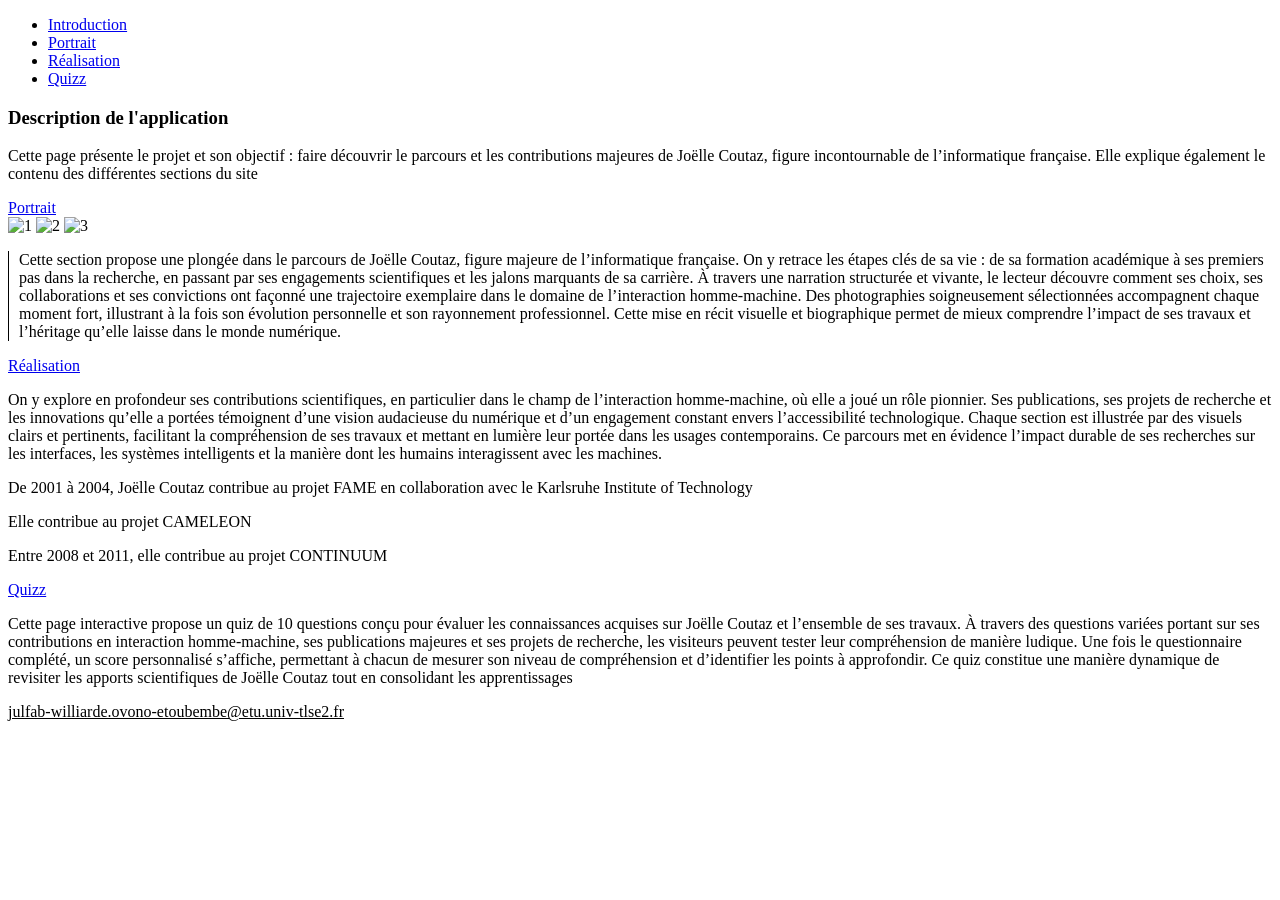
==== index.html @ 4343bd30 "Update HTML structure and language settings" ====
<!DOCTYPE html>
<html lang="en">

<head>
    <meta charset="UTF-8">
    <meta name="viewport" content="width=device-width, initial-scale=1.0">
    <title>Introduire: Joëlle Coutaz</title>
    <link rel="shortcut icon" href="images/apps.png" type="image/x-icon">
    <link rel="stylesheet" href="style/styleIndex.css">
    <link rel="stylesheet" href="style/styleH&F.css">
</head>

<body>
    <header>
        <div id="logo">
            <!--icone-->
            <div>
            </div>
        </div>
        <!--menu-->
        <nav>
            <ul>
                <li><a id="a_actif" href="index.html">Introduction</a></li>
                <li><a href="pages/portrait.html">Portrait</a></li>
                <li><a href="pages/realisation.html">Réalisation</a></li>
                <li><a href="pages/quizz.html">Quizz</a></li>
            </ul>
        </nav>
        <!--coin-->
        <div id="vide"></div>
    </header>
    <!--corps de page-->
    <div class="conteneur-page">
        <section id="conteneur">
            <section>
                <h1>Description de l'application</h1>
                <p>Cette page présente le projet et son objectif : faire découvrir le parcours et les contributions
                    majeures
                    de Joëlle Coutaz,
                    figure incontournable de l’informatique française. Elle explique également le contenu des
                    différentes
                    sections du site
                <section> <!-- arrière plan noir-->
                    <section> <!--arrière plan blanc-->
                        <article class="double"> <!--portrait-->
                            <aside class="carré">
                               <a href="pages/portrait.html">Portrait</a>
                            </aside>
                            <section id="double">
                                <section id="triple-images"> <!-- trois photos de coutaz-->
                                    <img src="images/146.jpg" alt="1">
                                    <img src="images/156.jpg" alt="2">
                                    <img src="images/56.jpg" alt="3">
                                </section>
                                <div>
                                    <p style="border-left: 1px solid; padding-left: 10px;">
                                        Cette section propose une plongée dans le parcours de Joëlle Coutaz, figure
                                        majeure de l’informatique française. On y retrace les étapes clés de sa vie : de
                                        sa formation académique à ses premiers pas dans la recherche, en passant par ses
                                        engagements scientifiques et les jalons marquants de sa carrière.
                                        À travers une narration structurée et vivante, le lecteur découvre comment ses
                                        choix, ses collaborations et ses convictions ont façonné une trajectoire
                                        exemplaire dans le domaine de l’interaction homme-machine.
                                        Des photographies soigneusement sélectionnées accompagnent chaque moment fort,
                                        illustrant à la fois son évolution personnelle et son rayonnement professionnel.
                                        Cette mise en récit visuelle et biographique permet de mieux comprendre l’impact
                                        de ses travaux et l’héritage qu’elle laisse dans le monde numérique.

                                    </p>
                                </div>
                            </section>
                        </article>
                        <article class="double" id="bg-foncé"> <!--realisation-->
                            <aside class="carré">
                                    <a href="pages/realisation.html">Réalisation</a>
                            </aside>
                            <section class="colonne">
                                <p>On y explore en profondeur ses contributions scientifiques, en particulier dans le
                                    champ
                                    de l’interaction homme-machine, où elle a joué un rôle pionnier. Ses publications,
                                    ses
                                    projets de recherche et les innovations qu’elle a portées témoignent d’une vision
                                    audacieuse du numérique et d’un engagement constant envers l’accessibilité
                                    technologique. Chaque section est illustrée par des visuels clairs et pertinents,
                                    facilitant la compréhension de ses travaux et mettant en lumière leur portée dans
                                    les
                                    usages contemporains. Ce parcours met en évidence l’impact durable de ses recherches
                                    sur les interfaces, les systèmes intelligents et la manière dont les humains
                                    interagissent avec les machines.
                                </p>
                                <section> <!--section de texte descriptif et de quelques projets-->
                                    <article>
                                        <p>De 2001 à 2004, Joëlle Coutaz contribue au projet FAME
                                            en collaboration avec le Karlsruhe Institute of Technology</p>
                                    </article>
                                    <article>
                                        <p>Elle contribue au projet CAMELEON</p>
                                    </article>
                                    <article>
                                        <p>Entre 2008 et 2011, elle contribue au projet CONTINUUM</p>
                                    </article>
                                </section>
                            </section>
                        </article>
                        <article class="double"> <!--quizz-->
                            <aside class="carré">
                                <a href="pages/quizz.html">Quizz</a>
                            </aside>
                            <div id="double">
                                <p>
                                    Cette page interactive propose un quiz de 10 questions conçu pour évaluer les
                                    connaissances acquises sur Joëlle Coutaz et l’ensemble de ses travaux. À travers des
                                    questions variées portant sur ses contributions en interaction homme-machine, ses
                                    publications majeures et ses projets de recherche, les visiteurs peuvent tester leur
                                    compréhension de manière ludique.
                                    Une fois le questionnaire complété, un score personnalisé s’affiche, permettant à
                                    chacun
                                    de mesurer son niveau de compréhension et d’identifier les points à approfondir. Ce
                                    quiz
                                    constitue une manière dynamique de revisiter les apports scientifiques de Joëlle
                                    Coutaz
                                    tout en consolidant les apprentissages

                                </p>
                            </div>
                        </article>
                    </section>
                </section>
            </section>
        </section>
        <!--pied de page-->
        <footer>
            <p><u>julfab-williarde.ovono-etoubembe@etu.univ-tlse2.fr</u></p>
        </footer>
    </div>

</body>

</html>
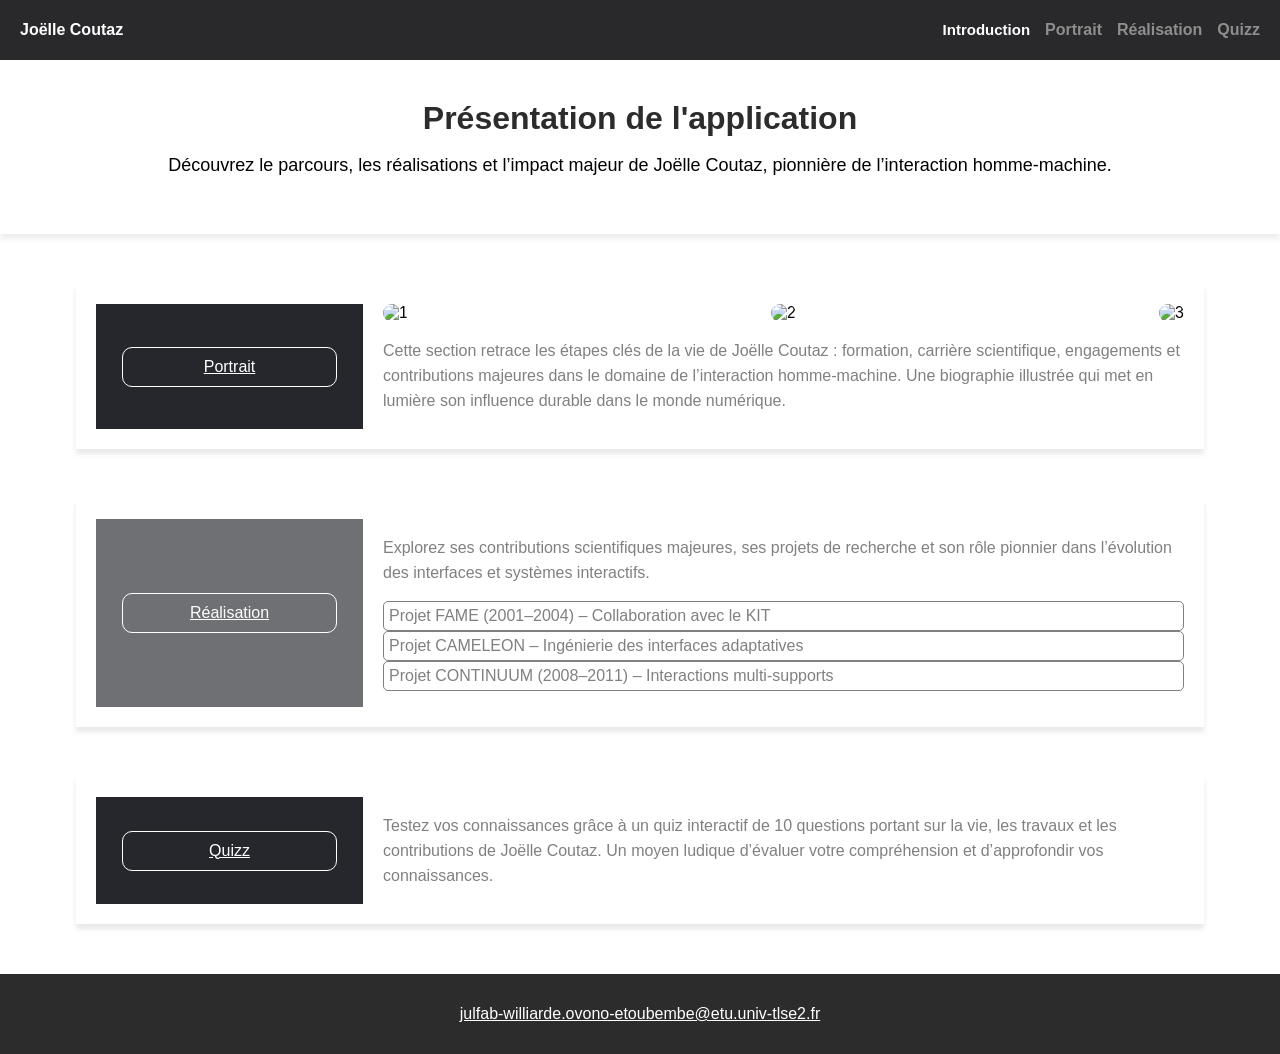
==== commit 151d068b: "modification apportées" ====
--- a/index.html
+++ b/index.html
@@ -4,136 +4,95 @@
 <head>
     <meta charset="UTF-8">
     <meta name="viewport" content="width=device-width, initial-scale=1.0">
-    <title>Introduire: Joëlle Coutaz</title>
-    <link rel="shortcut icon" href="images/apps.png" type="image/x-icon">
+    <title>Introduire - Joëlle Coutaz</title>
+    <link rel="shortcut icon" href="images/books-stack-of-three.png" type="image/x-icon">
     <link rel="stylesheet" href="style/styleIndex.css">
-    <link rel="stylesheet" href="style/styleH&F.css">
+    <script src="js/script_quizz.js"></script>
 </head>
 
 <body>
-    <header>
-        <div id="logo">
-            <!--icone-->
-            <div>
-            </div>
+    <nav>
+        <div class="aligner">
+            <a href="index.html">Joëlle Coutaz</a>
+            <button id="menu-btn">
+                <span></span>
+            </button>
         </div>
-        <!--menu-->
-        <nav>
-            <ul>
-                <li><a id="a_actif" href="index.html">Introduction</a></li>
+        <div>
+            <ul id="menu">
+                <li><a class="actif" href="index.html">Introduction</a></li>
                 <li><a href="pages/portrait.html">Portrait</a></li>
                 <li><a href="pages/realisation.html">Réalisation</a></li>
                 <li><a href="pages/quizz.html">Quizz</a></li>
             </ul>
-        </nav>
-        <!--coin-->
-        <div id="vide"></div>
+        </div>
+    </nav>
+    <!--corps de page-->
+    <header>
+        <div>
+            <h1>Présentation de l'application</h1>
+            <p>
+                Découvrez le parcours, les réalisations et l’impact majeur de Joëlle Coutaz,
+                pionnière de l’interaction homme‑machine.
+            </p>
+        </div>
     </header>
-    <!--corps de page-->
-    <div class="conteneur-page">
-        <section id="conteneur">
+    <main>
+        <section class="contenue">
+            <aside>
+                <a href="pages/portrait.html">Portrait</a>
+            </aside>
             <section>
-                <h1>Description de l'application</h1>
-                <p>Cette page présente le projet et son objectif : faire découvrir le parcours et les contributions
-                    majeures
-                    de Joëlle Coutaz,
-                    figure incontournable de l’informatique française. Elle explique également le contenu des
-                    différentes
-                    sections du site
-                <section> <!-- arrière plan noir-->
-                    <section> <!--arrière plan blanc-->
-                        <article class="double"> <!--portrait-->
-                            <aside class="carré">
-                               <a href="pages/portrait.html">Portrait</a>
-                            </aside>
-                            <section id="double">
-                                <section id="triple-images"> <!-- trois photos de coutaz-->
-                                    <img src="images/146.jpg" alt="1">
-                                    <img src="images/156.jpg" alt="2">
-                                    <img src="images/56.jpg" alt="3">
-                                </section>
-                                <div>
-                                    <p style="border-left: 1px solid; padding-left: 10px;">
-                                        Cette section propose une plongée dans le parcours de Joëlle Coutaz, figure
-                                        majeure de l’informatique française. On y retrace les étapes clés de sa vie : de
-                                        sa formation académique à ses premiers pas dans la recherche, en passant par ses
-                                        engagements scientifiques et les jalons marquants de sa carrière.
-                                        À travers une narration structurée et vivante, le lecteur découvre comment ses
-                                        choix, ses collaborations et ses convictions ont façonné une trajectoire
-                                        exemplaire dans le domaine de l’interaction homme-machine.
-                                        Des photographies soigneusement sélectionnées accompagnent chaque moment fort,
-                                        illustrant à la fois son évolution personnelle et son rayonnement professionnel.
-                                        Cette mise en récit visuelle et biographique permet de mieux comprendre l’impact
-                                        de ses travaux et l’héritage qu’elle laisse dans le monde numérique.
-
-                                    </p>
-                                </div>
-                            </section>
-                        </article>
-                        <article class="double" id="bg-foncé"> <!--realisation-->
-                            <aside class="carré">
-                                    <a href="pages/realisation.html">Réalisation</a>
-                            </aside>
-                            <section class="colonne">
-                                <p>On y explore en profondeur ses contributions scientifiques, en particulier dans le
-                                    champ
-                                    de l’interaction homme-machine, où elle a joué un rôle pionnier. Ses publications,
-                                    ses
-                                    projets de recherche et les innovations qu’elle a portées témoignent d’une vision
-                                    audacieuse du numérique et d’un engagement constant envers l’accessibilité
-                                    technologique. Chaque section est illustrée par des visuels clairs et pertinents,
-                                    facilitant la compréhension de ses travaux et mettant en lumière leur portée dans
-                                    les
-                                    usages contemporains. Ce parcours met en évidence l’impact durable de ses recherches
-                                    sur les interfaces, les systèmes intelligents et la manière dont les humains
-                                    interagissent avec les machines.
-                                </p>
-                                <section> <!--section de texte descriptif et de quelques projets-->
-                                    <article>
-                                        <p>De 2001 à 2004, Joëlle Coutaz contribue au projet FAME
-                                            en collaboration avec le Karlsruhe Institute of Technology</p>
-                                    </article>
-                                    <article>
-                                        <p>Elle contribue au projet CAMELEON</p>
-                                    </article>
-                                    <article>
-                                        <p>Entre 2008 et 2011, elle contribue au projet CONTINUUM</p>
-                                    </article>
-                                </section>
-                            </section>
-                        </article>
-                        <article class="double"> <!--quizz-->
-                            <aside class="carré">
-                                <a href="pages/quizz.html">Quizz</a>
-                            </aside>
-                            <div id="double">
-                                <p>
-                                    Cette page interactive propose un quiz de 10 questions conçu pour évaluer les
-                                    connaissances acquises sur Joëlle Coutaz et l’ensemble de ses travaux. À travers des
-                                    questions variées portant sur ses contributions en interaction homme-machine, ses
-                                    publications majeures et ses projets de recherche, les visiteurs peuvent tester leur
-                                    compréhension de manière ludique.
-                                    Une fois le questionnaire complété, un score personnalisé s’affiche, permettant à
-                                    chacun
-                                    de mesurer son niveau de compréhension et d’identifier les points à approfondir. Ce
-                                    quiz
-                                    constitue une manière dynamique de revisiter les apports scientifiques de Joëlle
-                                    Coutaz
-                                    tout en consolidant les apprentissages
-
-                                </p>
-                            </div>
-                        </article>
-                    </section>
-                </section>
+                <div class="image-triple">
+                    <div><img src="images/146.jpg" alt="1"></div>
+                    <div><img src="images/156.jpg" alt="2"></div>
+                    <div><img src="images/56.jpg" alt="3"></div>
+                </div>
+                <p>
+                    Cette section retrace les étapes clés de la vie de Joëlle Coutaz : formation,
+                    carrière scientifique, engagements et contributions majeures dans le domaine de
+                    l’interaction homme‑machine. Une biographie illustrée qui met en lumière son
+                    influence durable dans le monde numérique.
+                </p>
             </section>
         </section>
-        <!--pied de page-->
-        <footer>
-            <p><u>julfab-williarde.ovono-etoubembe@etu.univ-tlse2.fr</u></p>
-        </footer>
-    </div>
 
+        <section class="contenue">
+            <aside class="gris-1">
+                <a href="pages/realisation.html">Réalisation</a>
+            </aside>
+            <section>
+                <p>
+                    Explorez ses contributions scientifiques majeures, ses projets de recherche et son rôle
+                    pionnier dans l’évolution des interfaces et systèmes interactifs.
+                </p>
+                <ul>
+                    <li>Projet FAME (2001–2004) – Collaboration avec le KIT</li>
+                    <li>Projet CAMELEON – Ingénierie des interfaces adaptatives</li>
+                    <li>Projet CONTINUUM (2008–2011) – Interactions multi‑supports</li>
+                </ul>
+            </section>
+        </section>
+
+        <section class="contenue">
+            <aside>
+                <a href="pages/quizz.html">Quizz</a>
+            </aside>
+            <section>
+                <p>
+                    Testez vos connaissances grâce à un quiz interactif de 10 questions portant sur la vie,
+                    les travaux et les contributions de Joëlle Coutaz. Un moyen ludique d’évaluer votre
+                    compréhension et d’approfondir vos connaissances.
+                </p>
+            </section>
+        </section>
+    </main>
+
+    <footer>
+        <p>
+            <u>julfab-williarde.ovono-etoubembe@etu.univ-tlse2.fr</u>
+        </p>
+    </footer>
 </body>
 
-</html>
+</html>
--- a/style/styleIndex.css
+++ b/style/styleIndex.css
@@ -0,0 +1,221 @@
+
+body{
+    margin: 0;
+    padding: 0;
+    font-family: sans-serif;
+}
+
+/* Nav barre */
+nav{
+    display: flex;
+    background-color: rgb(41, 41, 43);
+    height: 60px;
+    justify-content: space-between;
+    padding: 0 20px;
+    align-items: center;
+}
+
+nav a{
+    color: white;
+    font-weight: 600;
+    text-decoration: none;
+}
+.aligner{
+    width: 100%;
+    display: flex;
+    justify-content: space-between;
+}
+nav ul{
+    padding: 0;
+    list-style: none;
+    display: flex;
+    gap: 15px;
+}
+nav li>a{
+    color: rgb(143, 142, 142);
+}
+
+.actif{
+    color: white;
+    font-size: 15px;
+}
+
+
+nav button{
+    display: none;
+    background: none;
+    border: none;
+    cursor: pointer;
+}
+
+nav button span{
+    width: 30px;
+    height: 3px;
+    background: white;
+    display: block;
+    position: relative;
+}
+
+nav button span::before,
+nav button span::after{
+    content: "";
+    width: 30px;
+    height: 3px;
+    background: white;
+    position: absolute;
+    left: 0;
+}
+
+nav button span::before{
+    top: -8px;
+}
+
+nav button span::after{
+    top: 8px;
+}
+
+/* Header */
+header{
+    height: auto;
+    text-align: center;
+    padding: 40px 10px;
+    box-shadow: 0 5px 5px rgba(169, 169, 169, 0.2);
+}
+
+h1{
+    color: rgb(45, 44, 44);
+    font-weight: 900;
+    font-size: 32px;
+    margin: 0;
+}
+
+header p{
+    font-size: 18px;
+    font-weight: lighter;
+}
+
+/* Contenu de page */
+main p{
+    color: gray;
+    line-height: 25px;
+}
+main ul{
+    padding: 0;
+}
+main li{
+    list-style: none;
+    color: gray;
+    border: 1px solid gray;
+    padding: 5px;
+    border-radius: 5px;
+}
+.contenue{
+    width: 85%;
+    display: flex;
+    gap: 20px;
+    margin: 50px auto;
+    box-shadow: 0 5px 5px rgba(169, 169, 169, 0.27);
+    padding: 20px;
+}
+
+.contenue section{
+    width: 75%;
+}
+
+aside{
+    width: 25%;
+    background-color: rgb(37, 39, 44);
+    text-align: center;
+    padding: 20px 0;
+    align-content: center;
+}
+
+aside a{
+    color: white;
+    border: 1px solid white;
+    border-radius: 10px;
+    font-size: 16px;
+    display: block;
+    width: 80%;
+    margin: auto;
+    padding: 10px 0;
+}
+
+.gris-1{
+    background-color: rgb(111, 112, 116);
+}
+
+
+.image-triple{
+    display: flex;
+    justify-content: space-between;
+    gap: 10px;
+}
+
+.image-triple img{
+    width: 100%;
+    border-radius: 10px;
+}
+
+
+footer{
+    background-color: rgb(45, 44, 44);
+    text-align: center;
+    padding: 15px 0;
+    color: white;
+}
+
+/* Version Tablette*/
+@media (max-width: 900px){
+    .contenue{
+        flex-direction: column;
+        text-align: center;
+    }
+
+    aside, .contenue section{
+        width: 100%;
+    }
+
+    .image-triple{
+        flex-direction: column;
+    }
+}
+
+/* Version Mobile*/
+@media (max-width: 600px){
+
+    nav{
+        padding: 0 10px;
+    }
+
+    /* bouton menu visible */
+    nav button{
+        display: block;
+    }
+
+    /* menu caché */
+    nav ul{
+        display: none;
+        flex-direction: column;
+        background: rgb(41, 41, 43);
+        position: absolute;
+        top: 60px;
+        right: 0;
+        width: 60%;
+        padding: 20px;
+    }
+
+    /* menu visible quand actif */
+    nav ul.active{
+        display: flex;
+    }
+
+    .contenue{
+        width: 95%;
+        padding: 10px;
+    }
+
+    h1{
+        font-size: 26px;
+    }
+}
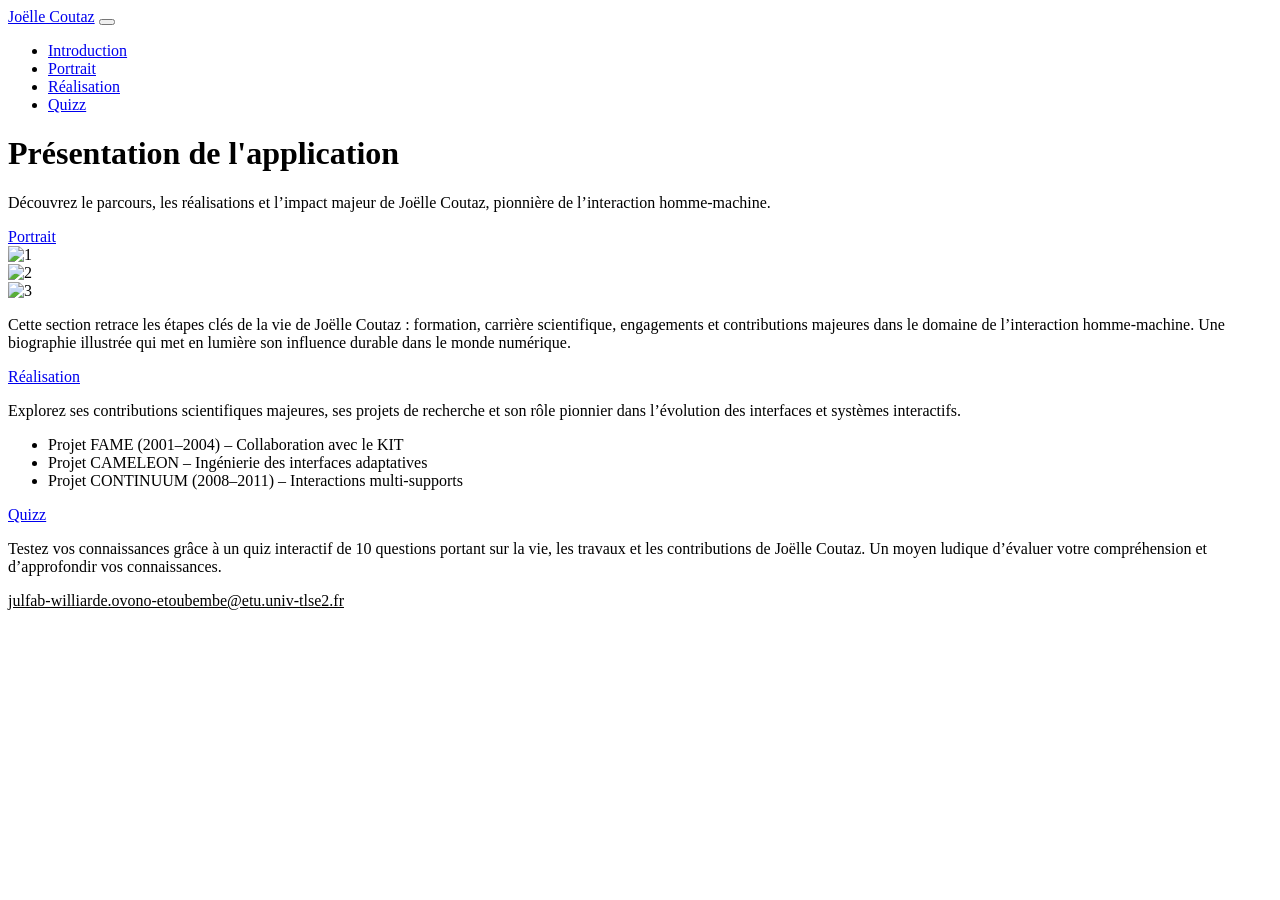
==== commit 8756fac7: "Fix typo in stylesheet link" ====
--- a/index.html
+++ b/index.html
@@ -6,7 +6,7 @@
     <meta name="viewport" content="width=device-width, initial-scale=1.0">
     <title>Introduire - Joëlle Coutaz</title>
     <link rel="shortcut icon" href="images/books-stack-of-three.png" type="image/x-icon">
-    <link rel="stylesheet" href="style/styleIndex.css">
+    <link rel="stylesheet" href="style/tyleIndex.css">
     <script src="js/script_quizz.js"></script>
 </head>
 
@@ -95,4 +95,4 @@
     </footer>
 </body>
 
-</html>+</html>
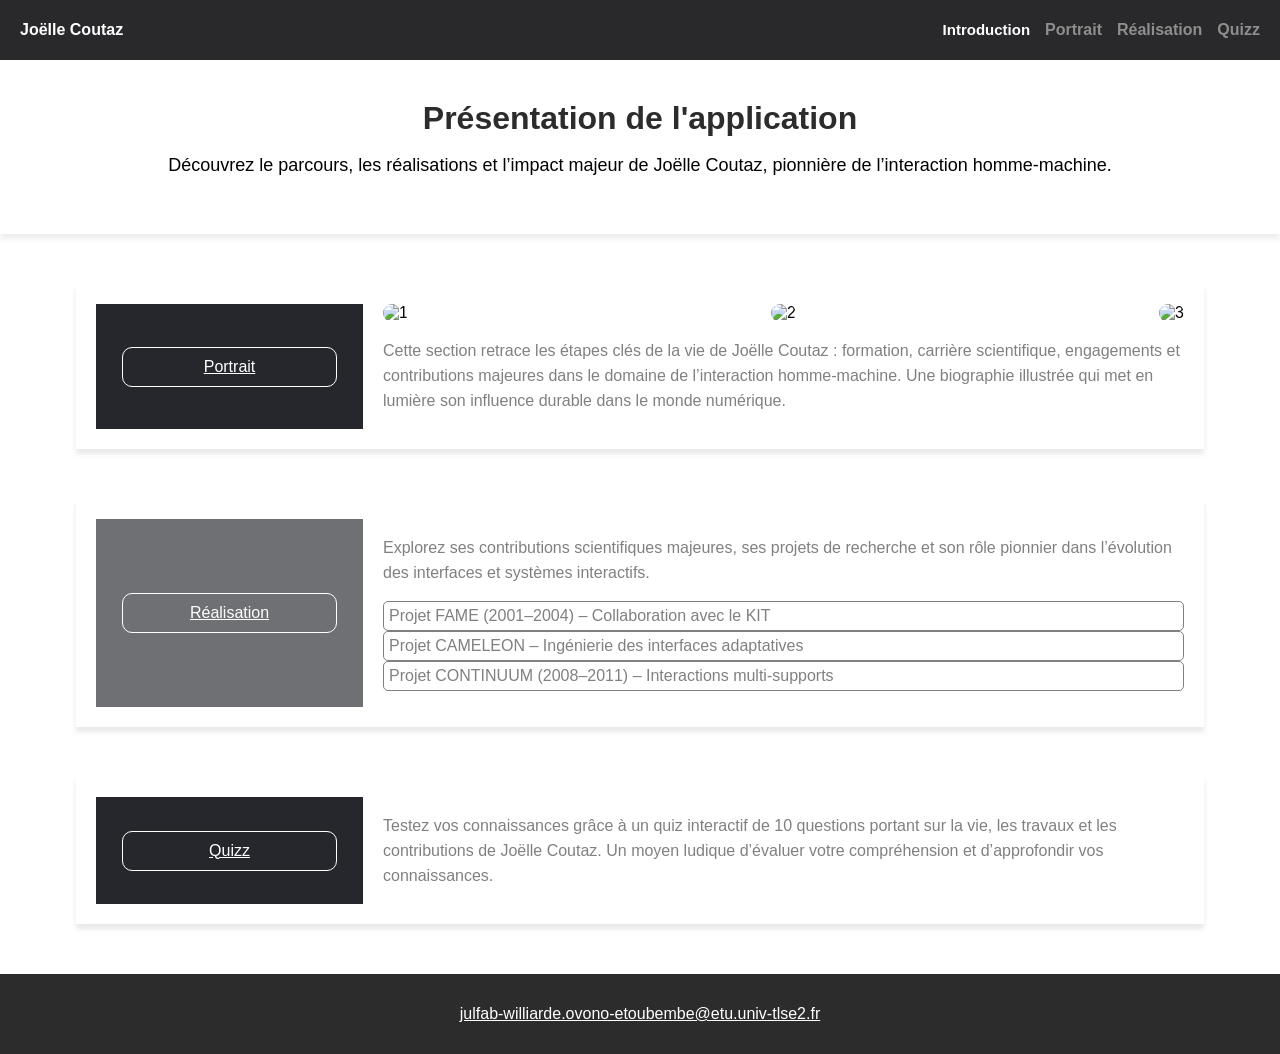
==== commit e4234acd: "Fix stylesheet link in index.html" ====
--- a/index.html
+++ b/index.html
@@ -6,7 +6,7 @@
     <meta name="viewport" content="width=device-width, initial-scale=1.0">
     <title>Introduire - Joëlle Coutaz</title>
     <link rel="shortcut icon" href="images/books-stack-of-three.png" type="image/x-icon">
-    <link rel="stylesheet" href="style/tyleIndex.css">
+    <link rel="stylesheet" href="style/styleIndex.css">
     <script src="js/script_quizz.js"></script>
 </head>
 
--- a/style/styleIndex.css
+++ b/style/styleIndex.css
@@ -0,0 +1,221 @@
+
+body{
+    margin: 0;
+    padding: 0;
+    font-family: sans-serif;
+}
+
+/* Nav barre */
+nav{
+    display: flex;
+    background-color: rgb(41, 41, 43);
+    height: 60px;
+    justify-content: space-between;
+    padding: 0 20px;
+    align-items: center;
+}
+
+nav a{
+    color: white;
+    font-weight: 600;
+    text-decoration: none;
+}
+.aligner{
+    width: 100%;
+    display: flex;
+    justify-content: space-between;
+}
+nav ul{
+    padding: 0;
+    list-style: none;
+    display: flex;
+    gap: 15px;
+}
+nav li>a{
+    color: rgb(143, 142, 142);
+}
+
+.actif{
+    color: white;
+    font-size: 15px;
+}
+
+
+nav button{
+    display: none;
+    background: none;
+    border: none;
+    cursor: pointer;
+}
+
+nav button span{
+    width: 30px;
+    height: 3px;
+    background: white;
+    display: block;
+    position: relative;
+}
+
+nav button span::before,
+nav button span::after{
+    content: "";
+    width: 30px;
+    height: 3px;
+    background: white;
+    position: absolute;
+    left: 0;
+}
+
+nav button span::before{
+    top: -8px;
+}
+
+nav button span::after{
+    top: 8px;
+}
+
+/* Header */
+header{
+    height: auto;
+    text-align: center;
+    padding: 40px 10px;
+    box-shadow: 0 5px 5px rgba(169, 169, 169, 0.2);
+}
+
+h1{
+    color: rgb(45, 44, 44);
+    font-weight: 900;
+    font-size: 32px;
+    margin: 0;
+}
+
+header p{
+    font-size: 18px;
+    font-weight: lighter;
+}
+
+/* Contenu de page */
+main p{
+    color: gray;
+    line-height: 25px;
+}
+main ul{
+    padding: 0;
+}
+main li{
+    list-style: none;
+    color: gray;
+    border: 1px solid gray;
+    padding: 5px;
+    border-radius: 5px;
+}
+.contenue{
+    width: 85%;
+    display: flex;
+    gap: 20px;
+    margin: 50px auto;
+    box-shadow: 0 5px 5px rgba(169, 169, 169, 0.27);
+    padding: 20px;
+}
+
+.contenue section{
+    width: 75%;
+}
+
+aside{
+    width: 25%;
+    background-color: rgb(37, 39, 44);
+    text-align: center;
+    padding: 20px 0;
+    align-content: center;
+}
+
+aside a{
+    color: white;
+    border: 1px solid white;
+    border-radius: 10px;
+    font-size: 16px;
+    display: block;
+    width: 80%;
+    margin: auto;
+    padding: 10px 0;
+}
+
+.gris-1{
+    background-color: rgb(111, 112, 116);
+}
+
+
+.image-triple{
+    display: flex;
+    justify-content: space-between;
+    gap: 10px;
+}
+
+.image-triple img{
+    width: 100%;
+    border-radius: 10px;
+}
+
+
+footer{
+    background-color: rgb(45, 44, 44);
+    text-align: center;
+    padding: 15px 0;
+    color: white;
+}
+
+/* Version Tablette*/
+@media (max-width: 900px){
+    .contenue{
+        flex-direction: column;
+        text-align: center;
+    }
+
+    aside, .contenue section{
+        width: 100%;
+    }
+
+    .image-triple{
+        flex-direction: column;
+    }
+}
+
+/* Version Mobile*/
+@media (max-width: 600px){
+
+    nav{
+        padding: 0 10px;
+    }
+
+    /* bouton menu visible */
+    nav button{
+        display: block;
+    }
+
+    /* menu caché */
+    nav ul{
+        display: none;
+        flex-direction: column;
+        background: rgb(41, 41, 43);
+        position: absolute;
+        top: 60px;
+        right: 0;
+        width: 60%;
+        padding: 20px;
+    }
+
+    /* menu visible quand actif */
+    nav ul.active{
+        display: flex;
+    }
+
+    .contenue{
+        width: 95%;
+        padding: 10px;
+    }
+
+    h1{
+        font-size: 26px;
+    }
+}
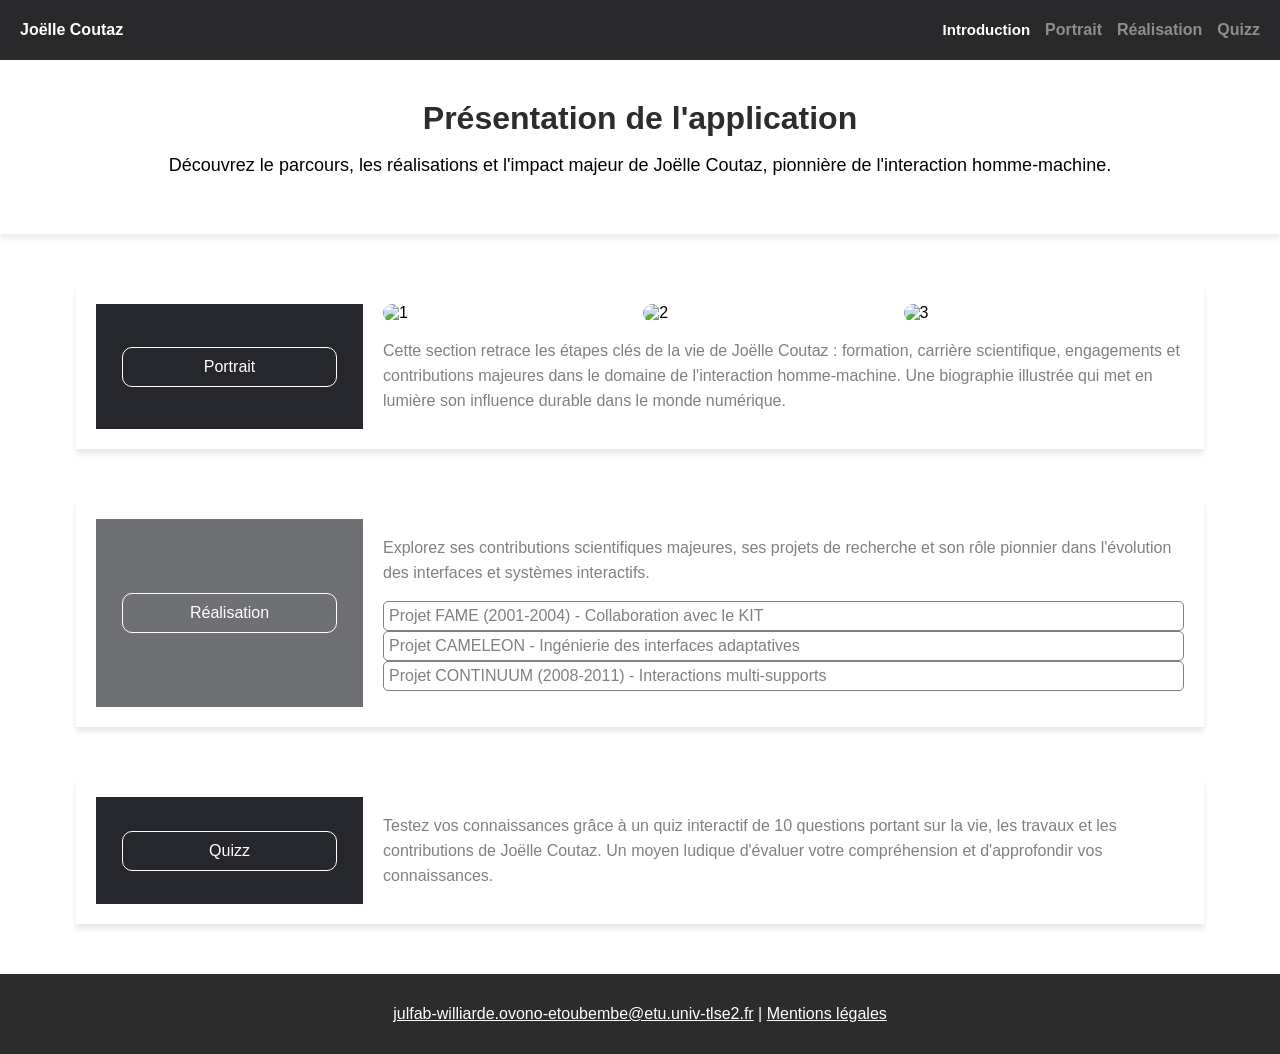
==== commit 1b837259: "amelioration des pages, du style + ajout d'une page de mention légale" ====
--- a/index.html
+++ b/index.html
@@ -18,6 +18,7 @@
                 <span></span>
             </button>
         </div>
+        
         <div>
             <ul id="menu">
                 <li><a class="actif" href="index.html">Introduction</a></li>
@@ -32,8 +33,8 @@
         <div>
             <h1>Présentation de l'application</h1>
             <p>
-                Découvrez le parcours, les réalisations et l’impact majeur de Joëlle Coutaz,
-                pionnière de l’interaction homme‑machine.
+                Découvrez le parcours, les réalisations et l'impact majeur de Joëlle Coutaz,
+                pionnière de l'interaction homme-machine.
             </p>
         </div>
     </header>
@@ -44,14 +45,14 @@
             </aside>
             <section>
                 <div class="image-triple">
-                    <div><img src="images/146.jpg" alt="1"></div>
+                    <div><img src="images/joelle.jpg" alt="1"></div>
                     <div><img src="images/156.jpg" alt="2"></div>
                     <div><img src="images/56.jpg" alt="3"></div>
                 </div>
                 <p>
                     Cette section retrace les étapes clés de la vie de Joëlle Coutaz : formation,
                     carrière scientifique, engagements et contributions majeures dans le domaine de
-                    l’interaction homme‑machine. Une biographie illustrée qui met en lumière son
+                    l'interaction homme-machine. Une biographie illustrée qui met en lumière son
                     influence durable dans le monde numérique.
                 </p>
             </section>
@@ -64,12 +65,12 @@
             <section>
                 <p>
                     Explorez ses contributions scientifiques majeures, ses projets de recherche et son rôle
-                    pionnier dans l’évolution des interfaces et systèmes interactifs.
+                    pionnier dans l'évolution des interfaces et systèmes interactifs.
                 </p>
                 <ul>
-                    <li>Projet FAME (2001–2004) – Collaboration avec le KIT</li>
-                    <li>Projet CAMELEON – Ingénierie des interfaces adaptatives</li>
-                    <li>Projet CONTINUUM (2008–2011) – Interactions multi‑supports</li>
+                    <li>Projet FAME (2001-2004) - Collaboration avec le KIT</li>
+                    <li>Projet CAMELEON - Ingénierie des interfaces adaptatives</li>
+                    <li>Projet CONTINUUM (2008-2011) - Interactions multi-supports</li>
                 </ul>
             </section>
         </section>
@@ -81,8 +82,8 @@
             <section>
                 <p>
                     Testez vos connaissances grâce à un quiz interactif de 10 questions portant sur la vie,
-                    les travaux et les contributions de Joëlle Coutaz. Un moyen ludique d’évaluer votre
-                    compréhension et d’approfondir vos connaissances.
+                    les travaux et les contributions de Joëlle Coutaz. Un moyen ludique d'évaluer votre
+                    compréhension et d'approfondir vos connaissances.
                 </p>
             </section>
         </section>
@@ -90,7 +91,8 @@
 
     <footer>
         <p>
-            <u>julfab-williarde.ovono-etoubembe@etu.univ-tlse2.fr</u>
+            <u>julfab-williarde.ovono-etoubembe@etu.univ-tlse2.fr</u> |
+            <a href="mention/mentions-legales.html" target="_blank">Mentions légales</a>
         </p>
     </footer>
 </body>
--- a/style/styleIndex.css
+++ b/style/styleIndex.css
@@ -4,7 +4,9 @@
     padding: 0;
     font-family: sans-serif;
 }
-
+a{
+    text-decoration: none;
+}
 /* Nav barre */
 nav{
     display: flex;
@@ -18,7 +20,6 @@
 nav a{
     color: white;
     font-weight: 600;
-    text-decoration: none;
 }
 .aligner{
     width: 100%;
@@ -147,22 +148,32 @@
 
 
 .image-triple{
-    display: flex;
-    justify-content: space-between;
-    gap: 10px;
+    width: 100%;
+    display: flex;
+    gap: 20px;
+}
+
+.image-triple div{
+    width: 30%;
+    display: flex;
+    justify-content: center;
 }
 
 .image-triple img{
+    border-radius: 10px;
     width: 100%;
-    border-radius: 10px;
-}
-
+    height: auto;
+}
 
 footer{
     background-color: rgb(45, 44, 44);
     text-align: center;
     padding: 15px 0;
     color: white;
+}
+footer a{
+    color:white;
+    text-decoration: underline;
 }
 
 /* Version Tablette*/
@@ -177,12 +188,28 @@
     }
 
     .image-triple{
-        flex-direction: column;
+        flex-wrap: wrap;
+        align-items: center;
+    }
+    .image-triple div {
+        width: 45%;
+    }
+    .image-triple img{
+        width: 100%;
+        height: auto;
     }
 }
 
 /* Version Mobile*/
 @media (max-width: 600px){
+
+    .image-triple{
+        flex-direction: column;
+        align-items: center;
+    }
+    .image-triple div{
+        width: 60%;
+    }
 
     nav{
         padding: 0 10px;
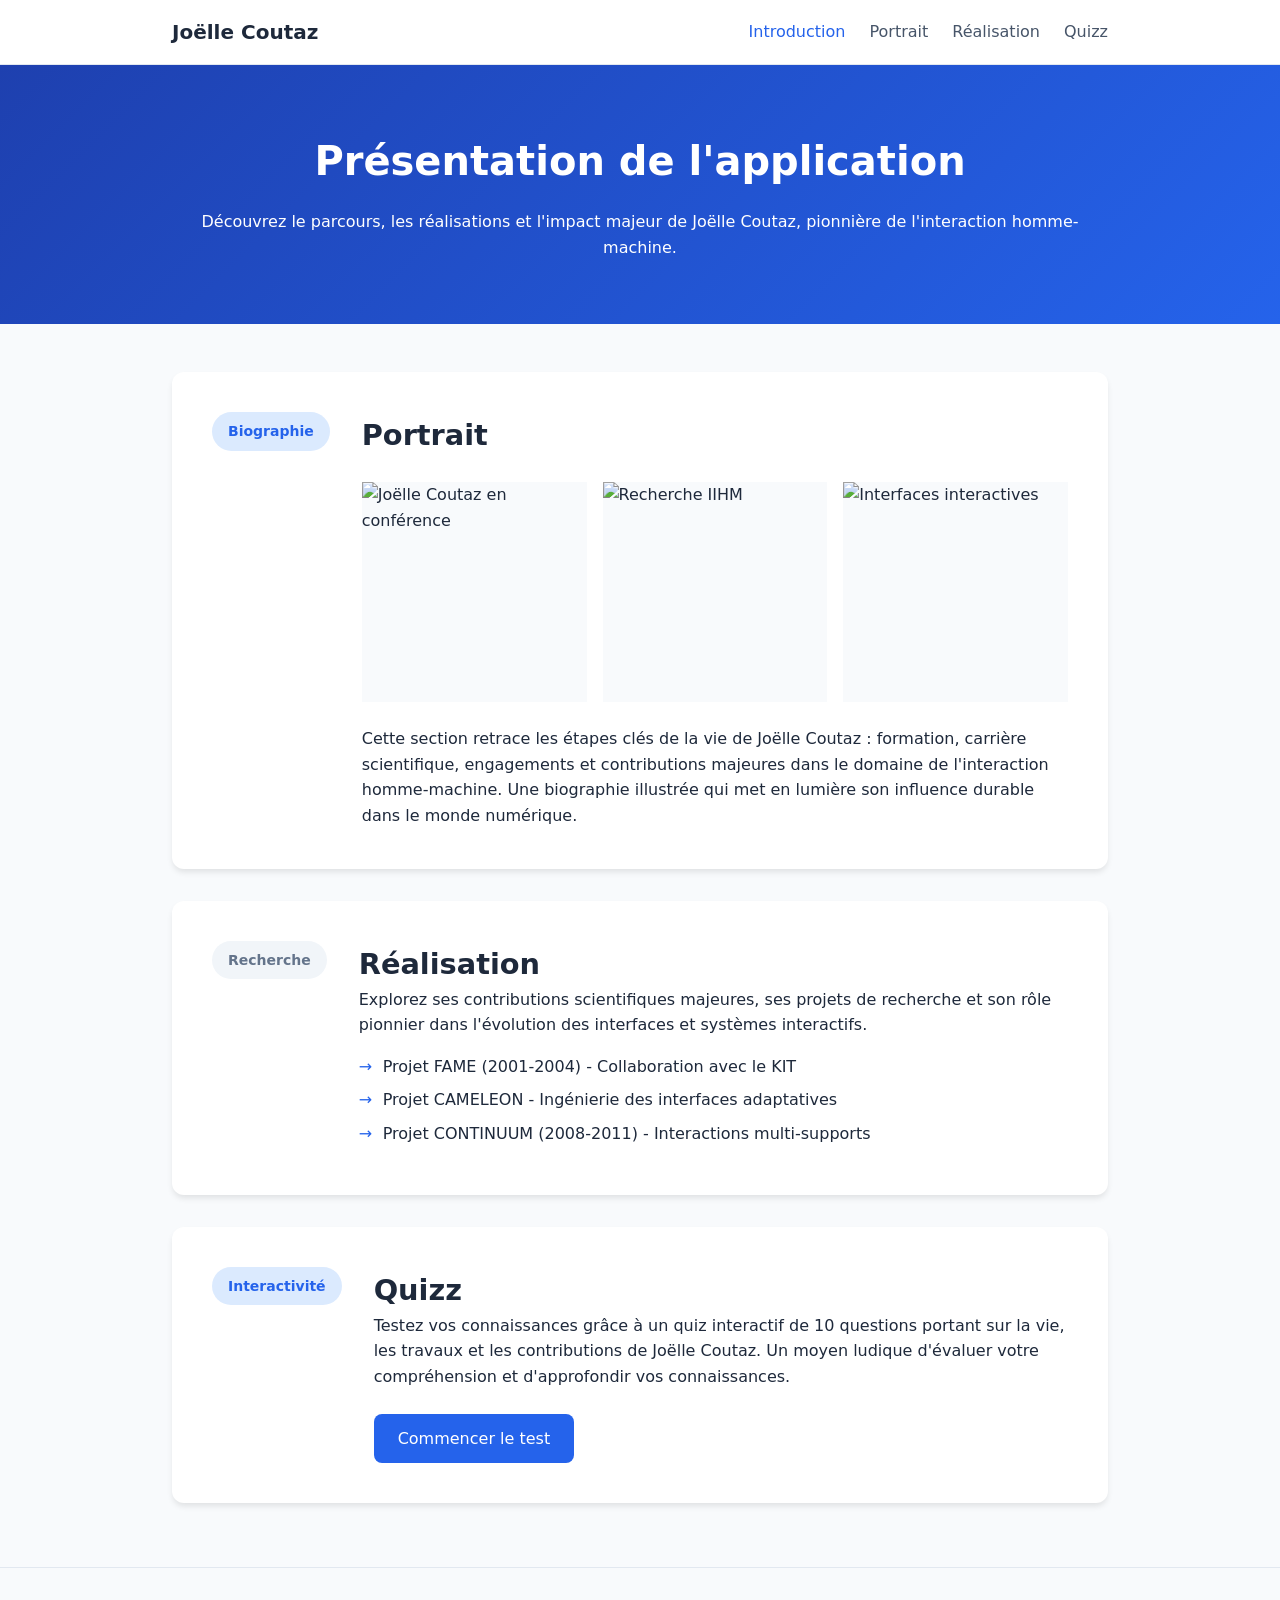
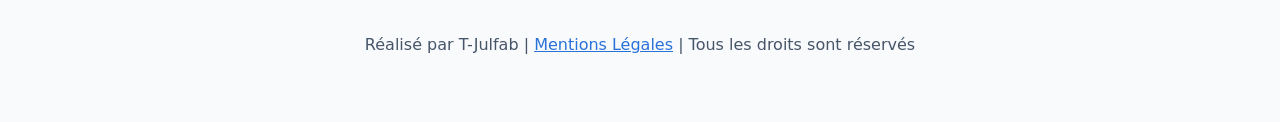
==== commit c3ee3140: "amelioration du projet" ====
--- a/index.html
+++ b/index.html
@@ -1,26 +1,23 @@
 <!DOCTYPE html>
-<html lang="en">
+<html lang="fr">
 
 <head>
     <meta charset="UTF-8">
     <meta name="viewport" content="width=device-width, initial-scale=1.0">
-    <title>Introduire - Joëlle Coutaz</title>
+    <title>Joëlle Coutaz - Pionnière de l'IHM</title>
     <link rel="shortcut icon" href="images/books-stack-of-three.png" type="image/x-icon">
-    <link rel="stylesheet" href="style/styleIndex.css">
+    <link rel="stylesheet" href="css/style.css">
     <script src="js/script_quizz.js"></script>
 </head>
 
 <body>
     <nav>
         <div class="aligner">
-            <a href="index.html">Joëlle Coutaz</a>
+            <a href="index.html" class="nav-brand">Joëlle Coutaz</a>
             <button id="menu-btn">
                 <span></span>
             </button>
-        </div>
-        
-        <div>
-            <ul id="menu">
+            <ul id="menu" class="nav-links">
                 <li><a class="actif" href="index.html">Introduction</a></li>
                 <li><a href="pages/portrait.html">Portrait</a></li>
                 <li><a href="pages/realisation.html">Réalisation</a></li>
@@ -28,9 +25,9 @@
             </ul>
         </div>
     </nav>
-    <!--corps de page-->
-    <header>
-        <div>
+
+    <header class="hero">
+        <div class="container">
             <h1>Présentation de l'application</h1>
             <p>
                 Découvrez le parcours, les réalisations et l'impact majeur de Joëlle Coutaz,
@@ -38,16 +35,18 @@
             </p>
         </div>
     </header>
-    <main>
-        <section class="contenue">
+
+    <main class="container">
+        <section class="section-card">
             <aside>
-                <a href="pages/portrait.html">Portrait</a>
+                <span class="category-tag">Biographie</span>
             </aside>
-            <section>
+            <article>
+                <h2><a href="pages/portrait.html">Portrait</a></h2>
                 <div class="image-triple">
-                    <div><img src="images/joelle.jpg" alt="1"></div>
-                    <div><img src="images/156.jpg" alt="2"></div>
-                    <div><img src="images/56.jpg" alt="3"></div>
+                    <img src="images/joelle.jpg" alt="Joëlle Coutaz en conférence">
+                    <img src="images/156.jpg" alt="Recherche IIHM">
+                    <img src="images/56.jpg" alt="Interfaces interactives">
                 </div>
                 <p>
                     Cette section retrace les étapes clés de la vie de Joëlle Coutaz : formation,
@@ -55,45 +54,47 @@
                     l'interaction homme-machine. Une biographie illustrée qui met en lumière son
                     influence durable dans le monde numérique.
                 </p>
-            </section>
+            </article>
         </section>
 
-        <section class="contenue">
-            <aside class="gris-1">
-                <a href="pages/realisation.html">Réalisation</a>
+        <section class="section-card reverse">
+            <aside>
+                <span class="category-tag variant">Recherche</span>
             </aside>
-            <section>
+            <article>
+                <h2><a href="pages/realisation.html">Réalisation</a></h2>
                 <p>
                     Explorez ses contributions scientifiques majeures, ses projets de recherche et son rôle
                     pionnier dans l'évolution des interfaces et systèmes interactifs.
                 </p>
-                <ul>
+                <ul class="feature-list">
                     <li>Projet FAME (2001-2004) - Collaboration avec le KIT</li>
                     <li>Projet CAMELEON - Ingénierie des interfaces adaptatives</li>
                     <li>Projet CONTINUUM (2008-2011) - Interactions multi-supports</li>
                 </ul>
-            </section>
+            </article>
         </section>
 
-        <section class="contenue">
+        <section class="section-card">
             <aside>
-                <a href="pages/quizz.html">Quizz</a>
+                <span class="category-tag">Interactivité</span>
             </aside>
-            <section>
+            <article>
+                <h2><a href="pages/quizz.html">Quizz</a></h2>
                 <p>
                     Testez vos connaissances grâce à un quiz interactif de 10 questions portant sur la vie,
                     les travaux et les contributions de Joëlle Coutaz. Un moyen ludique d'évaluer votre
                     compréhension et d'approfondir vos connaissances.
                 </p>
-            </section>
+                <a href="pages/quizz.html" class="btn-primary">Commencer le test</a>
+            </article>
         </section>
     </main>
 
-    <footer>
-        <p>
-            <u>julfab-williarde.ovono-etoubembe@etu.univ-tlse2.fr</u> |
-            <a href="mention/mentions-legales.html" target="_blank">Mentions légales</a>
-        </p>
+    <footer class="main-footer">
+        <div class="container">
+           <p>Réalisé par <span>T-Julfab</span> | <a href="mention/mentions-legales.html" style="color: #2972d9;">Mentions Légales</a> | Tous les droits sont réservés</p>
+        </div>
     </footer>
 </body>
 
--- a/css/style.css
+++ b/css/style.css
@@ -0,0 +1,410 @@
+:root {
+    --primary: #2563eb;
+    --primary-dark: #1e40af;
+    --primary-light: #dbeafe;
+    --secondary: #64748b;
+    --bg: #f8fafc;
+    --card-bg: #ffffff;
+    --text-main: #1e293b;
+    --text-muted: #475569;
+    --border: #e2e8f0;
+    --radius: 12px;
+    --shadow: 0 4px 6px -1px rgb(0 0 0 / 0.1);
+    --shadow-lg: 0 10px 15px -3px rgb(0 0 0 / 0.1);
+}
+
+* {
+    box-sizing: border-box;
+    margin: 0;
+    padding: 0;
+}
+
+body {
+    font-family: 'Segoe UI', system-ui, -apple-system, sans-serif;
+    background-color: var(--bg);
+    color: var(--text-main);
+    line-height: 1.6;
+}
+
+.container {
+    max-width: 1000px;
+    margin: 0 auto;
+    padding: 0 2rem;
+}
+
+/* Navigation */
+nav {
+    background: white;
+    border-bottom: 1px solid var(--border);
+    padding: 1rem 0;
+    position: sticky;
+    top: 0;
+    z-index: 100;
+}
+
+.aligner {
+    max-width: 1000px;
+    margin: 0 auto;
+    padding: 0 2rem;
+    display: flex;
+    justify-content: space-between;
+    align-items: center;
+}
+
+.nav-brand {
+    font-weight: 700;
+    color: var(--text-main);
+    text-decoration: none;
+    font-size: 1.25rem;
+}
+
+.nav-links {
+    display: flex;
+    list-style: none;
+    gap: 1.5rem;
+}
+
+.nav-links a {
+    text-decoration: none;
+    color: var(--text-muted);
+    font-weight: 500;
+    transition: color 0.2s;
+}
+
+.nav-links a.actif,
+.nav-links a:hover {
+    color: var(--primary);
+}
+
+/* Burger Menu */
+#menu-btn {
+    display: none;
+    background: none;
+    border: none;
+    cursor: pointer;
+    padding: 10px;
+}
+
+#menu-btn span {
+    display: block;
+    width: 25px;
+    height: 3px;
+    background: var(--text-main);
+    position: relative;
+    transition: 0.3s;
+}
+
+#menu-btn span::before,
+#menu-btn span::after {
+    content: "";
+    position: absolute;
+    width: 100%;
+    height: 100%;
+    background: var(--text-main);
+    left: 0;
+    transition: 0.3s;
+}
+
+#menu-btn span::before {
+    top: -8px;
+}
+
+#menu-btn span::after {
+    bottom: -8px;
+}
+
+/* Hero Section */
+.hero {
+    background: linear-gradient(135deg, var(--primary-dark) 0%, var(--primary) 100%);
+    color: white;
+    padding: 4rem 0;
+    text-align: center;
+    margin-bottom: 3rem;
+}
+
+.hero h1 {
+    font-size: 2.5rem;
+    margin-bottom: 1rem;
+}
+
+/* Cards Layout */
+.section-card {
+    background: var(--card-bg);
+    border-radius: var(--radius);
+    padding: 2.5rem;
+    margin-bottom: 2rem;
+    box-shadow: var(--shadow);
+    display: grid;
+    grid-template-columns: auto 1fr;
+    gap: 2rem;
+    align-items: start;
+}
+
+/* Si l'article est seul (pas d'aside), il prend toute la largeur */
+.section-card article {
+    grid-column: 2;
+}
+
+.section-card>article:only-child {
+    grid-column: 1 / -1;
+}
+
+.section-card.reverse {
+    direction: ltr;
+}
+
+/* Can be adjusted for variety */
+
+.category-tag {
+    background: #dbeafe;
+    color: var(--primary);
+    padding: 0.5rem 1rem;
+    border-radius: 20px;
+    font-size: 0.875rem;
+    font-weight: 600;
+    display: inline-block;
+}
+
+.category-tag.variant {
+    background: #f1f5f9;
+    color: var(--secondary);
+}
+
+h2 a {
+    color: var(--text-main);
+    text-decoration: none;
+    font-size: 1.8rem;
+}
+
+h2 a:hover {
+    color: var(--primary);
+}
+
+/* Galerie (Portrait) */
+.galerie {
+    display: flex;
+    flex-direction: row;
+    gap: 1rem;
+    margin: 2rem 0;
+    overflow-x: auto;
+    padding-bottom: 1rem;
+}
+
+.galerie img {
+    flex: 0 0 200px;
+    /* Largeur fixe pour garder l'alignement en ligne */
+    height: 250px;
+    object-fit: cover;
+    border-radius: var(--radius);
+    transition: transform 0.3s, box-shadow 0.3s;
+}
+
+.galerie img:hover {
+    transform: translateY(-5px);
+    box-shadow: var(--shadow-lg);
+}
+
+/* Grille Travail (Réalisation) */
+.travail {
+    display: grid;
+    grid-template-columns: repeat(auto-fit, minmax(300px, 1fr));
+    gap: 1.5rem;
+    margin-top: 2rem;
+}
+
+.travail-item {
+    background: var(--bg);
+    padding: 1.5rem;
+    border-radius: var(--radius);
+    border: 1px solid var(--border);
+}
+
+.travail-item h4 {
+    color: var(--primary);
+    margin-bottom: 0.5rem;
+}
+
+/* Quiz Styling */
+.quiz-question {
+    background: white;
+    padding: 1.5rem;
+    border-radius: var(--radius);
+    margin-bottom: 1.5rem;
+    border-left: 4px solid var(--primary);
+}
+
+.quiz-options {
+    display: flex;
+    flex-direction: column;
+    gap: 0.5rem;
+    margin-top: 1rem;
+}
+
+.quiz-options label {
+    padding: 0.8rem;
+    background: var(--bg);
+    border-radius: 8px;
+    cursor: pointer;
+    transition: 0.2s;
+}
+
+.quiz-options label:hover {
+    background: var(--primary-light);
+}
+
+/* Images */
+.image-triple {
+    display: flex;
+    gap: 1rem;
+    margin: 1.5rem 0;
+    align-items: stretch;
+}
+
+.image-triple img {
+    flex: 1;
+    width: 0;
+    /* Force le partage égal de la largeur entre les images flex */
+    height: 220px;
+    object-fit: contain;
+    /* Affiche l'image entière sans la couper */
+    background-color: var(--bg);
+    transition: transform 0.3s;
+}
+
+.image-triple img:hover {
+    transform: scale(1.05);
+}
+
+/* Lists */
+.feature-list {
+    list-style: none;
+    margin-top: 1rem;
+}
+
+.feature-list li {
+    padding-left: 1.5rem;
+    position: relative;
+    margin-bottom: 0.5rem;
+}
+
+.feature-list li::before {
+    content: "→";
+    position: absolute;
+    left: 0;
+    color: var(--primary);
+}
+
+.btn-primary {
+    display: inline-block;
+    background: var(--primary);
+    color: white;
+    padding: 0.75rem 1.5rem;
+    border-radius: 8px;
+    text-decoration: none;
+    margin-top: 1.5rem;
+    transition: background 0.2s;
+    border: none;
+    cursor: pointer
+}
+
+.btn-primary:hover {
+    background: var(--primary-dark);
+    font-weight: 600;
+;
+}
+
+/* Utilities */
+.text-center {
+    text-align: center;
+}
+
+.mt-4 {
+    margin-top: 2rem;
+}
+
+footer {
+    text-align: center;
+    padding: 4rem 0;
+    color: var(--text-muted);
+    border-top: 1px solid var(--border);
+    margin-top: 4rem;
+}
+
+@media (max-width: 768px) {
+    .section-card {
+        grid-template-columns: 1fr;
+        display: flex;
+        flex-direction: column;
+        align-items: center;
+    }
+    .section-card aside{
+        width: 100%;
+    }
+    .section-card aside span{
+        font-size: 20px;
+        width: 100%;
+        text-align: center;
+    }
+    #menu-btn {
+        display: block;
+    }
+
+    .nav-links {
+        display: none;
+        flex-direction: column;
+        position: absolute;
+        top: 100%;
+        left: 0;
+        right: 0;
+        background: white;
+        padding: 1rem;
+        border-bottom: 1px solid var(--border);
+    }
+
+    .nav-links.active {
+        display: flex;
+    }
+
+    .galerie {
+        display: flex;
+        flex-direction: column;
+        justify-content: center;
+        gap: 1rem;
+        margin: 2rem 0;
+        padding-bottom: 1rem;
+    }
+
+    .galerie img {
+        margin: auto;
+        height: auto;
+        width: 50%;
+     }
+
+    .galerie img:hover {
+        transform: translateY(-5px);
+        box-shadow: var(--shadow-lg);
+    }
+
+
+
+}
+
+@media (max-width: 760px) {
+    .image-triple {
+        gap: 1rem;
+        display: flex;
+        flex-direction: column;
+        justify-content: center;
+    }
+
+    .image-triple img {
+        margin: auto;
+        width: 70%;
+        height: auto;
+        transition: transform 0.3s;
+    }
+
+    .image-triple img:hover {
+        transform: scale(1.05);
+    }
+}
